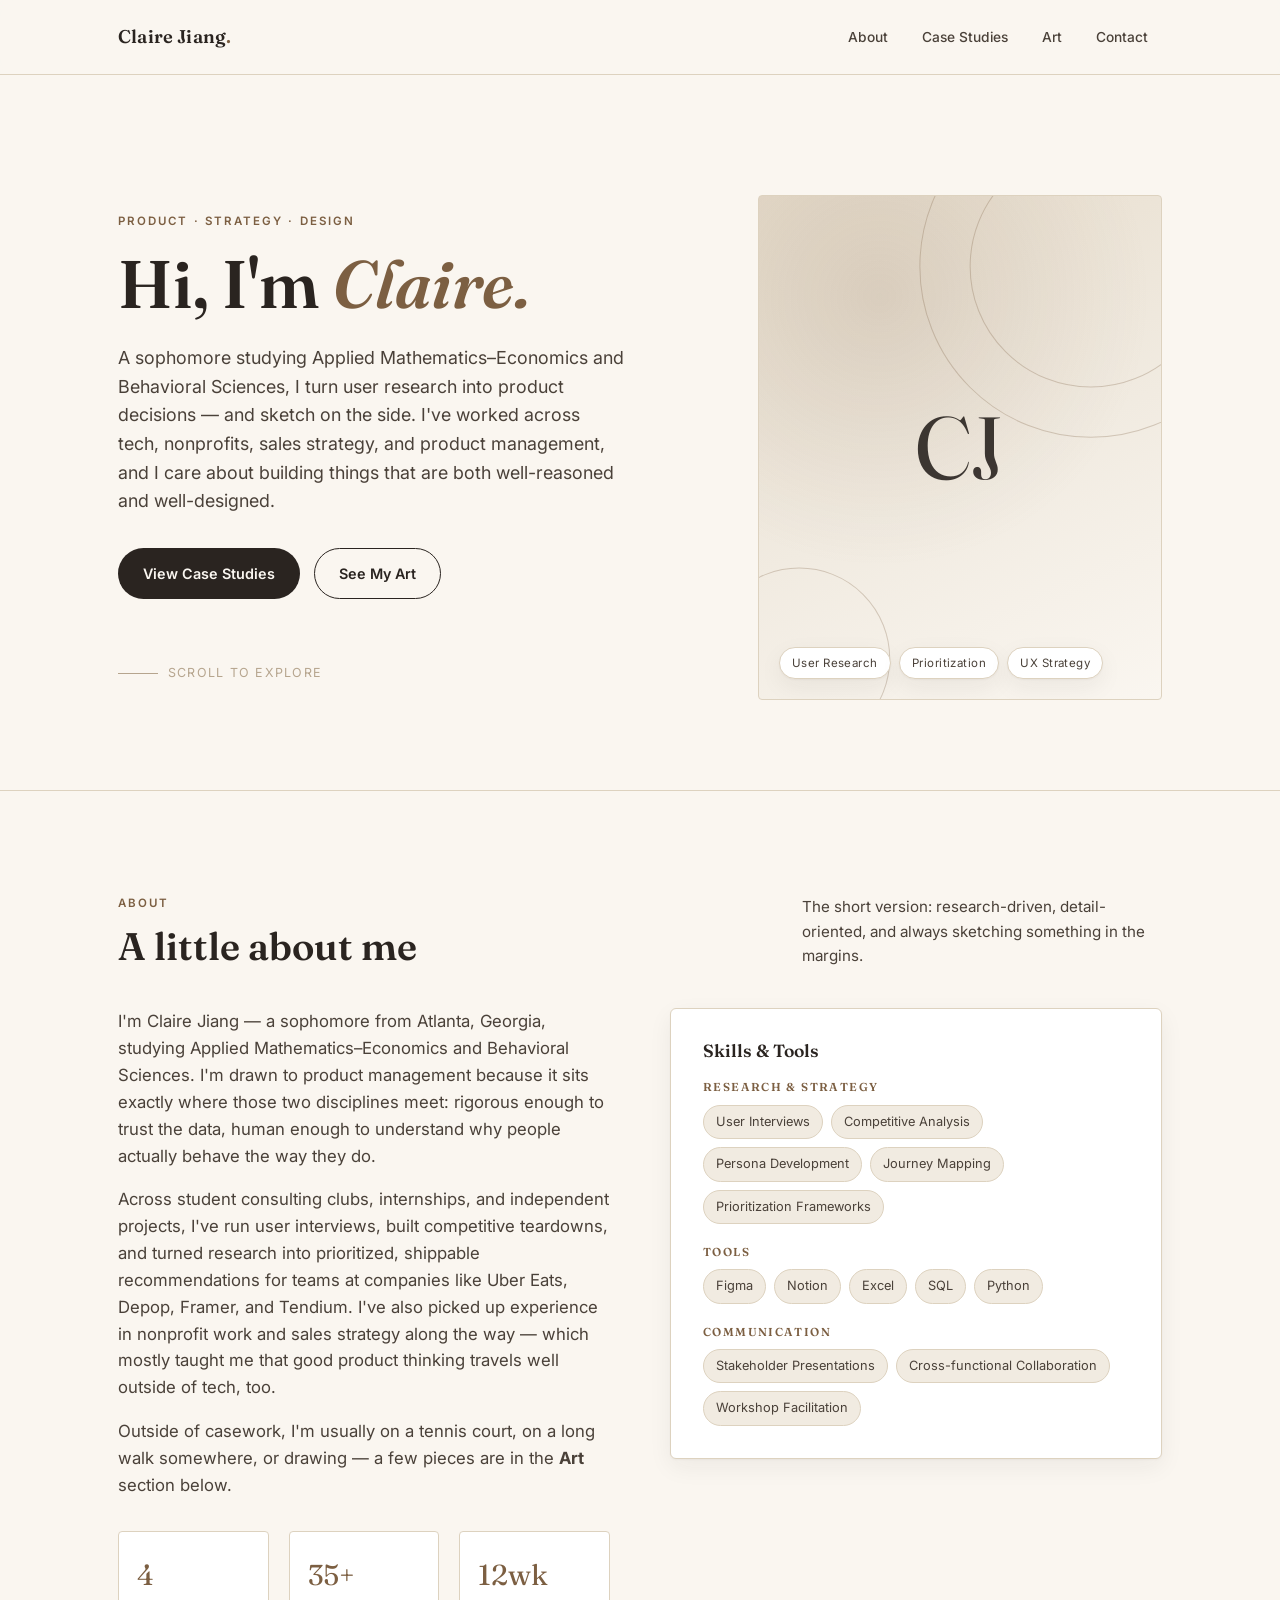
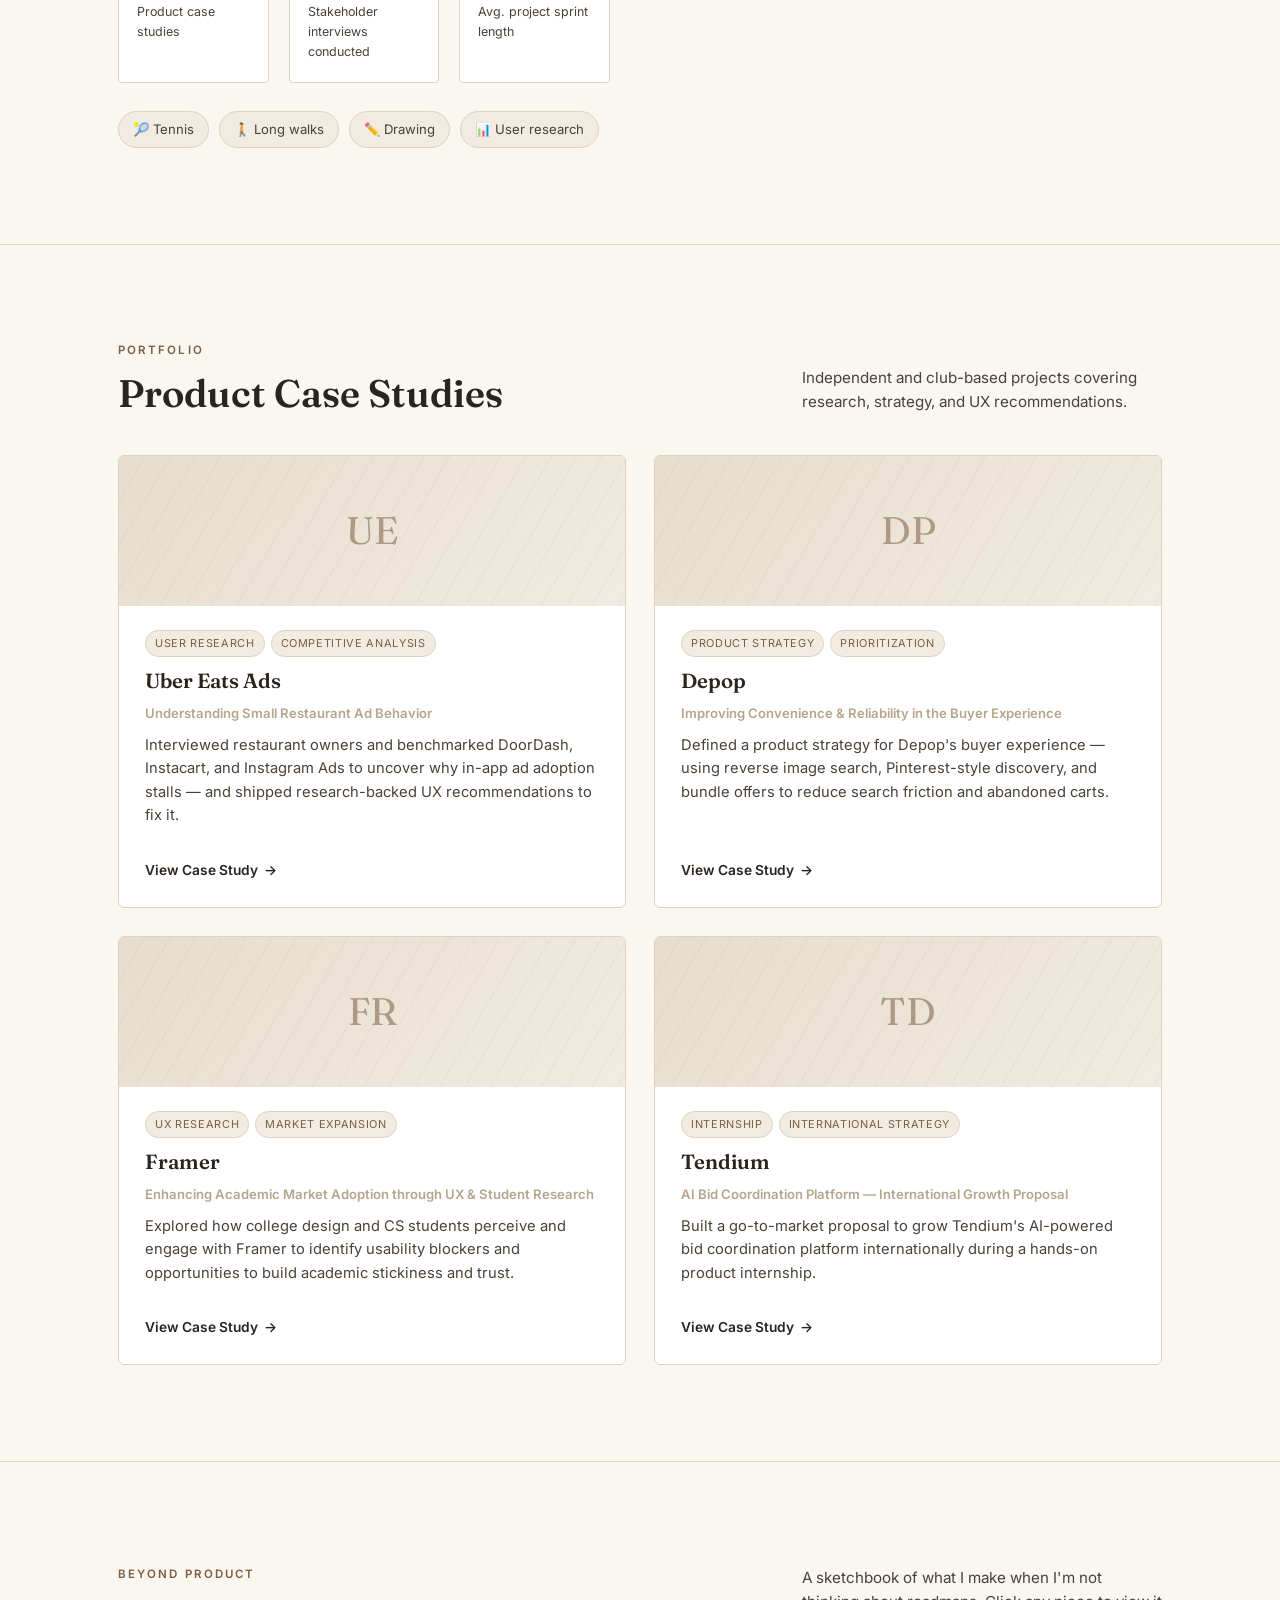
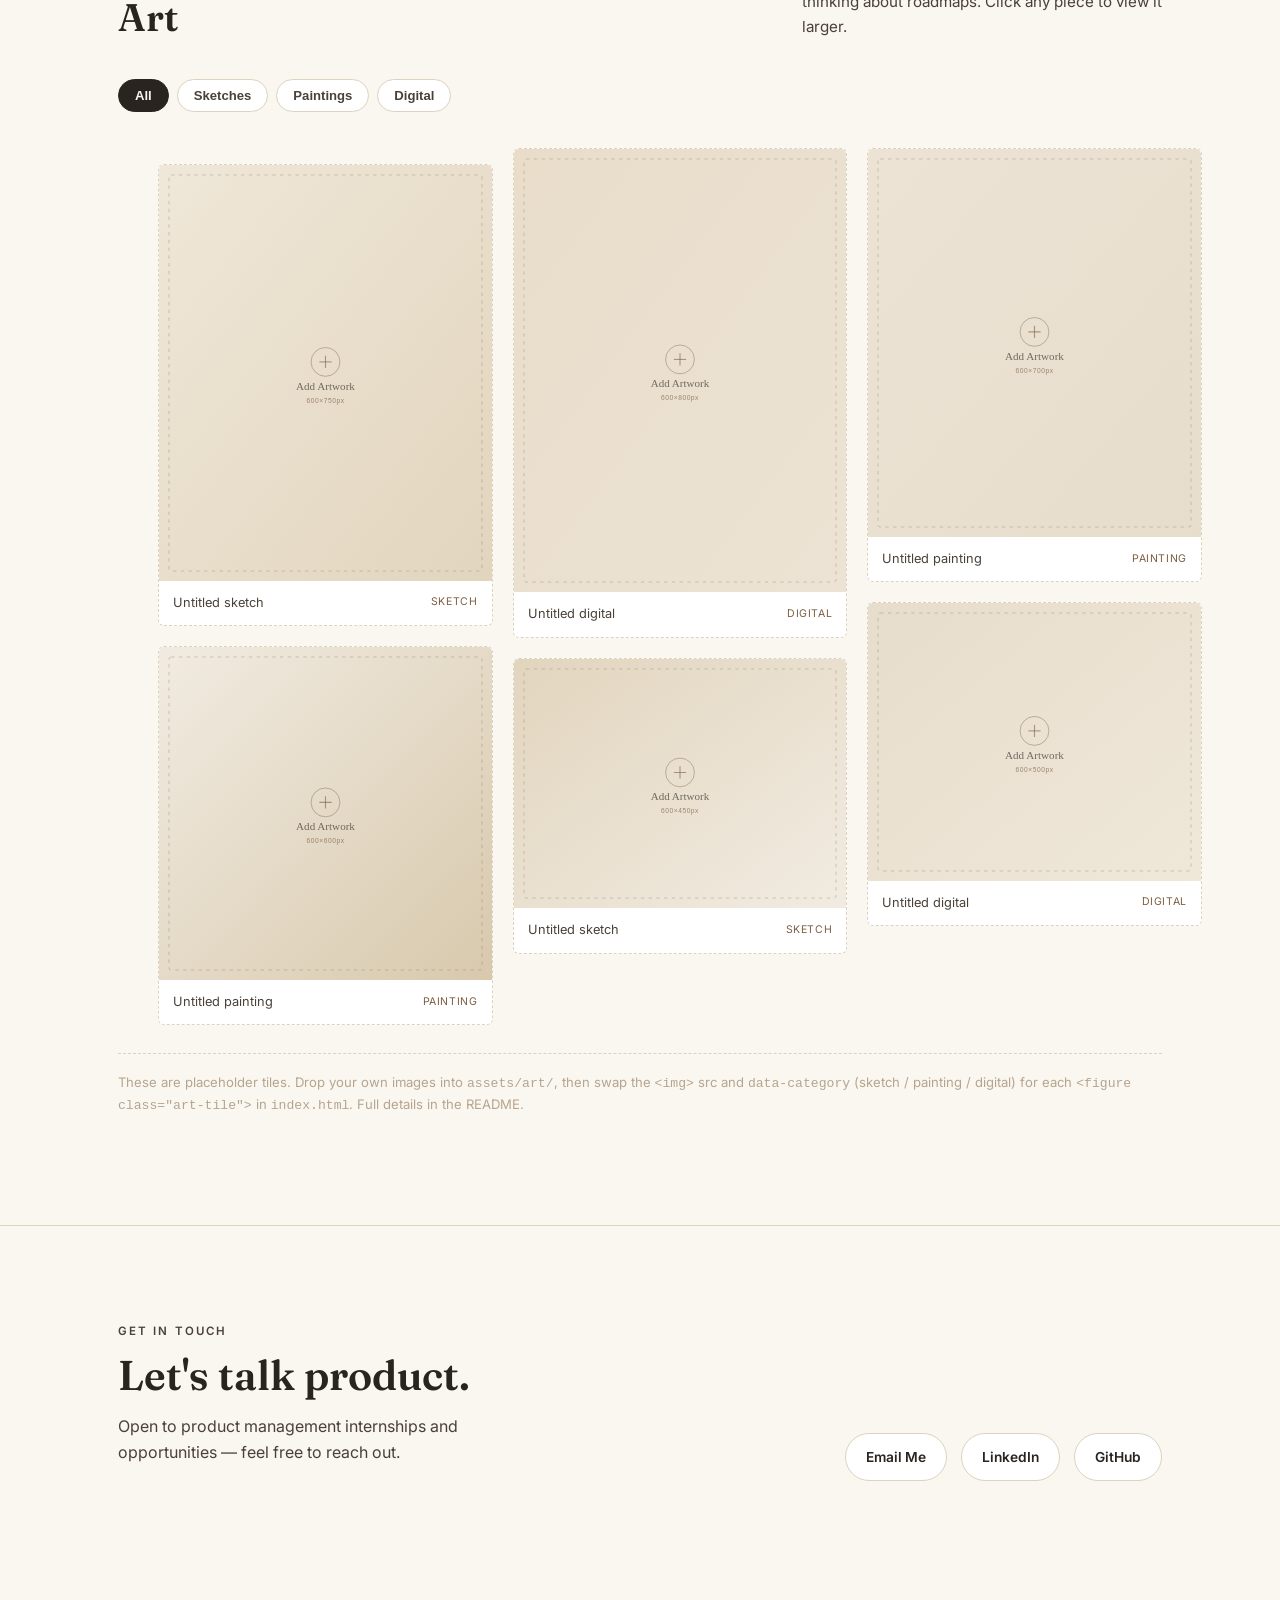
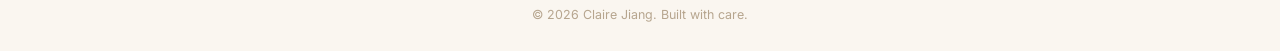
==== index.html @ b0964ae6 "Initial portfolio site Product/design portfolio with PM case studies (Uber Eats Ads, Depop, Framer, " ====
<!DOCTYPE html>
<html lang="en">
<head>
<meta charset="UTF-8" />
<meta name="viewport" content="width=device-width, initial-scale=1.0" />
<title>Claire Jiang | Product &amp; Design Portfolio</title>
<meta name="description" content="Claire Jiang — product management case studies and original artwork." />
<link rel="icon" href="data:image/svg+xml,<svg xmlns=%22http://www.w3.org/2000/svg%22 viewBox=%220 0 100 100%22><text y=%22.9em%22 font-size=%2290%22 font-family=%22Georgia,serif%22>C</text></svg>" />
<link rel="preconnect" href="https://fonts.googleapis.com">
<link rel="preconnect" href="https://fonts.gstatic.com" crossorigin>
<link href="https://fonts.googleapis.com/css2?family=Fraunces:ital,opsz,wght@0,9..144,400;0,9..144,500;0,9..144,600;1,9..144,500&family=Inter:wght@400;500;600;700&display=swap" rel="stylesheet">
<link rel="stylesheet" href="styles.css" />
</head>
<body>

<header class="site-header">
  <div class="nav-inner">
    <a class="brand" href="#top">Claire Jiang<span>.</span></a>
    <nav>
      <ul class="nav-links">
        <li><a href="#about">About</a></li>
        <li><a href="#case-studies">Case Studies</a></li>
        <li><a href="#art">Art</a></li>
        <li><a href="#contact">Contact</a></li>
      </ul>
    </nav>
    <button class="nav-toggle" aria-label="Toggle navigation"><span></span></button>
  </div>
</header>

<main id="top">

  <!-- ================= HERO ================= -->
  <section class="hero" id="home">
    <div class="container hero-grid">
      <div>
        <p class="eyebrow reveal">Product · Strategy · Design</p>
        <h1 class="reveal">Hi, I'm <span class="accent">Claire.</span></h1>
        <p class="hero-lede reveal">
          A sophomore studying Applied Mathematics&ndash;Economics and Behavioral Sciences,
          I turn user research into product decisions &mdash; and sketch on the side.
          I've worked across tech, nonprofits, sales strategy, and product management,
          and I care about building things that are both well-reasoned and well-designed.
        </p>
        <div class="btn-row reveal">
          <a href="#case-studies" class="btn btn-primary">View Case Studies</a>
          <a href="#art" class="btn btn-ghost">See My Art</a>
        </div>
        <div class="scroll-cue reveal">
          <span class="line"></span>
          Scroll to explore
        </div>
      </div>
      <div class="hero-visual reveal">
        <svg class="rings" viewBox="0 0 400 500" preserveAspectRatio="xMidYMid slice">
          <circle cx="330" cy="70" r="120"></circle>
          <circle cx="330" cy="70" r="170"></circle>
          <circle cx="40" cy="460" r="90"></circle>
        </svg>
        <span class="monogram">CJ</span>
        <div class="hero-tags">
          <span>User Research</span>
          <span>Prioritization</span>
          <span>UX Strategy</span>
        </div>
      </div>
    </div>
  </section>

  <!-- ================= ABOUT ================= -->
  <section id="about">
    <div class="container">
      <div class="section-head reveal">
        <div>
          <p class="eyebrow">About</p>
          <h2>A little about me</h2>
        </div>
        <p class="section-note">The short version: research-driven, detail-oriented, and always sketching something in the margins.</p>
      </div>

      <div class="about-grid">
        <div class="about-copy reveal">
          <p>
            I'm Claire Jiang &mdash; a sophomore from Atlanta, Georgia, studying Applied
            Mathematics&ndash;Economics and Behavioral Sciences. I'm drawn to product
            management because it sits exactly where those two disciplines meet: rigorous
            enough to trust the data, human enough to understand why people actually behave
            the way they do.
          </p>
          <p>
            Across student consulting clubs, internships, and independent projects, I've run
            user interviews, built competitive teardowns, and turned research into prioritized,
            shippable recommendations for teams at companies like Uber Eats, Depop, Framer, and
            Tendium. I've also picked up experience in nonprofit work and sales strategy along
            the way &mdash; which mostly taught me that good product thinking travels well
            outside of tech, too.
          </p>
          <p>
            Outside of casework, I'm usually on a tennis court, on a long walk somewhere, or
            drawing &mdash; a few pieces are in the <a href="#art"><strong>Art</strong></a> section below.
          </p>

          <div class="stat-row">
            <div class="stat-card">
              <span class="num"><span data-count-to="4" data-suffix="">0</span></span>
              <span class="label">Product case studies</span>
            </div>
            <div class="stat-card">
              <span class="num"><span data-count-to="35" data-suffix="+">0</span></span>
              <span class="label">Stakeholder interviews conducted</span>
            </div>
            <div class="stat-card">
              <span class="num"><span data-count-to="12" data-suffix="wk">0</span></span>
              <span class="label">Avg. project sprint length</span>
            </div>
          </div>

          <div class="interests">
            <span>🎾 Tennis</span>
            <span>🚶 Long walks</span>
            <span>✏️ Drawing</span>
            <span>📊 User research</span>
          </div>
        </div>

        <div class="skills-panel reveal">
          <h3>Skills &amp; Tools</h3>
          <div class="skill-group">
            <h4>Research &amp; Strategy</h4>
            <div class="chip-row">
              <span class="chip">User Interviews</span>
              <span class="chip">Competitive Analysis</span>
              <span class="chip">Persona Development</span>
              <span class="chip">Journey Mapping</span>
              <span class="chip">Prioritization Frameworks</span>
            </div>
          </div>
          <div class="skill-group">
            <h4>Tools</h4>
            <div class="chip-row">
              <span class="chip">Figma</span>
              <span class="chip">Notion</span>
              <span class="chip">Excel</span>
              <span class="chip">SQL</span>
              <span class="chip">Python</span>
            </div>
          </div>
          <div class="skill-group">
            <h4>Communication</h4>
            <div class="chip-row">
              <span class="chip">Stakeholder Presentations</span>
              <span class="chip">Cross-functional Collaboration</span>
              <span class="chip">Workshop Facilitation</span>
            </div>
          </div>
        </div>
      </div>
    </div>
  </section>

  <!-- ================= CASE STUDIES ================= -->
  <section id="case-studies">
    <div class="container">
      <div class="section-head reveal">
        <div>
          <p class="eyebrow">Portfolio</p>
          <h2>Product Case Studies</h2>
        </div>
        <p class="section-note">Independent and club-based projects covering research, strategy, and UX recommendations.</p>
      </div>

      <div class="project-grid">

        <a class="project-card reveal" href="case-studies/uber-eats.html">
          <div class="project-thumb"><span class="mark">UE</span></div>
          <div class="project-body">
            <div class="project-tags">
              <span>User Research</span>
              <span>Competitive Analysis</span>
            </div>
            <h3>Uber Eats Ads</h3>
            <p class="role">Understanding Small Restaurant Ad Behavior</p>
            <p class="desc">Interviewed restaurant owners and benchmarked DoorDash, Instacart, and Instagram Ads to uncover why in-app ad adoption stalls &mdash; and shipped research-backed UX recommendations to fix it.</p>
            <span class="project-link">View Case Study <span class="arrow">&rarr;</span></span>
          </div>
        </a>

        <a class="project-card reveal" href="case-studies/depop.html">
          <div class="project-thumb"><span class="mark">DP</span></div>
          <div class="project-body">
            <div class="project-tags">
              <span>Product Strategy</span>
              <span>Prioritization</span>
            </div>
            <h3>Depop</h3>
            <p class="role">Improving Convenience &amp; Reliability in the Buyer Experience</p>
            <p class="desc">Defined a product strategy for Depop's buyer experience &mdash; using reverse image search, Pinterest-style discovery, and bundle offers to reduce search friction and abandoned carts.</p>
            <span class="project-link">View Case Study <span class="arrow">&rarr;</span></span>
          </div>
        </a>

        <a class="project-card reveal" href="case-studies/framer.html">
          <div class="project-thumb"><span class="mark">FR</span></div>
          <div class="project-body">
            <div class="project-tags">
              <span>UX Research</span>
              <span>Market Expansion</span>
            </div>
            <h3>Framer</h3>
            <p class="role">Enhancing Academic Market Adoption through UX &amp; Student Research</p>
            <p class="desc">Explored how college design and CS students perceive and engage with Framer to identify usability blockers and opportunities to build academic stickiness and trust.</p>
            <span class="project-link">View Case Study <span class="arrow">&rarr;</span></span>
          </div>
        </a>

        <a class="project-card reveal" href="case-studies/tendium.html">
          <div class="project-thumb"><span class="mark">TD</span></div>
          <div class="project-body">
            <div class="project-tags">
              <span>Internship</span>
              <span>International Strategy</span>
            </div>
            <h3>Tendium</h3>
            <p class="role">AI Bid Coordination Platform &mdash; International Growth Proposal</p>
            <p class="desc">Built a go-to-market proposal to grow Tendium's AI-powered bid coordination platform internationally during a hands-on product internship.</p>
            <span class="project-link">View Case Study <span class="arrow">&rarr;</span></span>
          </div>
        </a>

      </div>
    </div>
  </section>

  <!-- ================= ART ================= -->
  <section id="art">
    <div class="container">
      <div class="section-head reveal">
        <div>
          <p class="eyebrow">Beyond Product</p>
          <h2>Art</h2>
        </div>
        <p class="section-note">A sketchbook of what I make when I'm not thinking about roadmaps. Click any piece to view it larger.</p>
      </div>

      <div class="art-filters reveal">
        <button class="filter-btn active" data-filter="all">All</button>
        <button class="filter-btn" data-filter="sketch">Sketches</button>
        <button class="filter-btn" data-filter="painting">Paintings</button>
        <button class="filter-btn" data-filter="digital">Digital</button>
      </div>

      <div class="art-masonry reveal">
        <figure class="art-tile placeholder" data-category="sketch" data-lightbox data-caption="Untitled sketch">
          <img src="assets/art/placeholder-1.svg" alt="Placeholder — add a sketch here" loading="lazy">
          <figcaption><span>Untitled sketch</span><span class="cat">Sketch</span></figcaption>
        </figure>
        <figure class="art-tile placeholder" data-category="painting" data-lightbox data-caption="Untitled painting">
          <img src="assets/art/placeholder-2.svg" alt="Placeholder — add a painting here" loading="lazy">
          <figcaption><span>Untitled painting</span><span class="cat">Painting</span></figcaption>
        </figure>
        <figure class="art-tile placeholder" data-category="digital" data-lightbox data-caption="Untitled digital piece">
          <img src="assets/art/placeholder-3.svg" alt="Placeholder — add a digital piece here" loading="lazy">
          <figcaption><span>Untitled digital</span><span class="cat">Digital</span></figcaption>
        </figure>
        <figure class="art-tile placeholder" data-category="sketch" data-lightbox data-caption="Untitled sketch">
          <img src="assets/art/placeholder-4.svg" alt="Placeholder — add a sketch here" loading="lazy">
          <figcaption><span>Untitled sketch</span><span class="cat">Sketch</span></figcaption>
        </figure>
        <figure class="art-tile placeholder" data-category="painting" data-lightbox data-caption="Untitled painting">
          <img src="assets/art/placeholder-5.svg" alt="Placeholder — add a painting here" loading="lazy">
          <figcaption><span>Untitled painting</span><span class="cat">Painting</span></figcaption>
        </figure>
        <figure class="art-tile placeholder" data-category="digital" data-lightbox data-caption="Untitled digital piece">
          <img src="assets/art/placeholder-6.svg" alt="Placeholder — add a digital piece here" loading="lazy">
          <figcaption><span>Untitled digital</span><span class="cat">Digital</span></figcaption>
        </figure>
      </div>

      <p class="art-note reveal">
        These are placeholder tiles. Drop your own images into <code>assets/art/</code>, then swap the
        <code>&lt;img&gt;</code> src and <code>data-category</code> (sketch / painting / digital) for each
        <code>&lt;figure class="art-tile"&gt;</code> in <code>index.html</code>. Full details in the README.
      </p>
    </div>
  </section>

  <!-- ================= CONTACT ================= -->
  <section id="contact">
    <div class="container contact-wrap">
      <div class="contact-copy reveal">
        <p class="eyebrow">Get in touch</p>
        <h2>Let's talk product.</h2>
        <p>Open to product management internships and opportunities &mdash; feel free to reach out.</p>
      </div>
      <div class="contact-links reveal">
        <a href="mailto:clairejiang1617@gmail.com">Email Me</a>
        <a href="https://www.linkedin.com/" target="_blank" rel="noopener">LinkedIn</a>
        <a href="https://github.com/" target="_blank" rel="noopener">GitHub</a>
      </div>
    </div>
  </section>

</main>

<footer class="site-footer">
  <div class="container">&copy; <span id="year"></span> Claire Jiang. Built with care.</div>
</footer>

<button class="to-top" aria-label="Back to top">&uarr;</button>

<div class="lightbox">
  <button class="lightbox-close" aria-label="Close">&times;</button>
  <button class="lightbox-nav prev" aria-label="Previous">&larr;</button>
  <img src="" alt="">
  <button class="lightbox-nav next" aria-label="Next">&rarr;</button>
  <div class="lightbox-caption"></div>
</div>

<script>document.getElementById("year").textContent = new Date().getFullYear();</script>
<script src="script.js"></script>
</body>
</html>
---- styles.css ----
/* ==========================================================================
   Claire Jiang — Portfolio
   Palette: warm neutrals — ink, bone, beige, taupe, walnut
   ========================================================================== */

:root {
  --ink: #2a2420;
  --ink-soft: #4a4139;
  --bone: #faf6f0;
  --bone-dim: #f1ebe1;
  --beige: #e7ddcd;
  --taupe: #b6a58e;
  --walnut: #7c5f42;
  --walnut-dark: #5a4530;
  --line: #ddd2bf;
  --white: #ffffff;

  --font-display: "Fraunces", "Georgia", serif;
  --font-body: "Inter", -apple-system, BlinkMacSystemFont, "Segoe UI", sans-serif;

  --max-width: 1100px;
  --radius: 2px;
  --shadow-soft: 0 1px 2px rgba(42, 36, 32, 0.04), 0 8px 24px rgba(42, 36, 32, 0.06);
  --shadow-lift: 0 4px 8px rgba(42, 36, 32, 0.06), 0 16px 40px rgba(42, 36, 32, 0.1);

  --ease: cubic-bezier(0.22, 1, 0.36, 1);
}

* {
  box-sizing: border-box;
}

html {
  scroll-behavior: smooth;
}

body {
  margin: 0;
  font-family: var(--font-body);
  color: var(--ink);
  background: var(--bone);
  -webkit-font-smoothing: antialiased;
  line-height: 1.6;
}

img {
  max-width: 100%;
  display: block;
}

a {
  color: inherit;
  text-decoration: none;
}

.container {
  max-width: var(--max-width);
  margin: 0 auto;
  padding: 0 28px;
}

h1, h2, h3, h4 {
  font-family: var(--font-display);
  font-weight: 600;
  line-height: 1.15;
  margin: 0;
  color: var(--ink);
}

p {
  margin: 0 0 1em;
}

.eyebrow {
  font-family: var(--font-body);
  font-size: 0.72rem;
  letter-spacing: 0.18em;
  text-transform: uppercase;
  color: var(--walnut);
  font-weight: 600;
}

.section-head {
  display: flex;
  align-items: flex-end;
  justify-content: space-between;
  gap: 24px;
  margin-bottom: 40px;
  flex-wrap: wrap;
}

.section-head h2 {
  font-size: clamp(1.8rem, 3vw, 2.4rem);
  margin-top: 8px;
}

.section-note {
  max-width: 360px;
  color: var(--ink-soft);
  font-size: 0.95rem;
  margin: 8px 0 0;
}

section {
  padding: 96px 0;
  border-bottom: 1px solid var(--line);
}

section:last-of-type {
  border-bottom: none;
}

/* ---------- Reveal-on-scroll ---------- */
.reveal {
  opacity: 0;
  transform: translateY(18px);
  transition: opacity 0.7s var(--ease), transform 0.7s var(--ease);
}

.reveal.is-visible {
  opacity: 1;
  transform: translateY(0);
}

/* ---------- Nav ---------- */
.site-header {
  position: sticky;
  top: 0;
  z-index: 100;
  background: rgba(250, 246, 240, 0.86);
  backdrop-filter: saturate(140%) blur(10px);
  border-bottom: 1px solid var(--line);
  transition: box-shadow 0.3s var(--ease);
}

.site-header.is-scrolled {
  box-shadow: var(--shadow-soft);
}

.nav-inner {
  display: flex;
  align-items: center;
  justify-content: space-between;
  padding: 18px 28px;
  max-width: var(--max-width);
  margin: 0 auto;
}

.brand {
  font-family: var(--font-display);
  font-size: 1.15rem;
  font-weight: 600;
  letter-spacing: 0.01em;
}

.brand span {
  color: var(--walnut);
}

.nav-links {
  display: flex;
  gap: 6px;
  list-style: none;
  margin: 0;
  padding: 0;
}

.nav-links a {
  display: inline-block;
  padding: 8px 14px;
  font-size: 0.86rem;
  font-weight: 500;
  color: var(--ink-soft);
  border-radius: 999px;
  transition: color 0.25s var(--ease), background 0.25s var(--ease);
}

.nav-links a:hover {
  color: var(--ink);
  background: var(--bone-dim);
}

.nav-links a.active {
  color: var(--ink);
  background: var(--beige);
}

.nav-toggle {
  display: none;
  background: none;
  border: 1px solid var(--line);
  border-radius: 6px;
  width: 40px;
  height: 36px;
  cursor: pointer;
  position: relative;
}

.nav-toggle span,
.nav-toggle::before,
.nav-toggle::after {
  content: "";
  position: absolute;
  left: 9px;
  right: 9px;
  height: 1.5px;
  background: var(--ink);
  transition: transform 0.25s var(--ease), opacity 0.25s var(--ease);
}

.nav-toggle span { top: 17px; }
.nav-toggle::before { top: 11px; }
.nav-toggle::after { top: 23px; }

.nav-toggle.is-open::before { transform: translateY(6px) rotate(45deg); }
.nav-toggle.is-open::after { transform: translateY(-6px) rotate(-45deg); }
.nav-toggle.is-open span { opacity: 0; }

/* ---------- Hero ---------- */
.hero {
  padding: 120px 0 90px;
  border-bottom: 1px solid var(--line);
  position: relative;
  overflow: hidden;
}

.hero-grid {
  display: grid;
  grid-template-columns: 1.3fr 0.9fr;
  gap: 56px;
  align-items: center;
}

.hero h1 {
  font-size: clamp(2.6rem, 5.4vw, 4.2rem);
  margin: 14px 0 22px;
}

.hero h1 .accent {
  color: var(--walnut);
  font-style: italic;
}

.hero-lede {
  font-size: 1.12rem;
  color: var(--ink-soft);
  max-width: 46ch;
  margin-bottom: 32px;
}

.btn-row {
  display: flex;
  gap: 14px;
  flex-wrap: wrap;
}

.btn {
  display: inline-flex;
  align-items: center;
  gap: 8px;
  padding: 13px 24px;
  border-radius: 999px;
  font-size: 0.9rem;
  font-weight: 600;
  border: 1px solid transparent;
  cursor: pointer;
  transition: transform 0.25s var(--ease), background 0.25s var(--ease), color 0.25s var(--ease), border-color 0.25s var(--ease);
}

.btn:hover {
  transform: translateY(-2px);
}

.btn-primary {
  background: var(--ink);
  color: var(--bone);
}

.btn-primary:hover {
  background: var(--walnut-dark);
}

.btn-ghost {
  background: transparent;
  border-color: var(--ink);
  color: var(--ink);
}

.btn-ghost:hover {
  background: var(--ink);
  color: var(--bone);
}

.btn-sm {
  padding: 9px 18px;
  font-size: 0.8rem;
}

.hero-visual {
  position: relative;
  aspect-ratio: 4 / 5;
  border-radius: 4px;
  background:
    radial-gradient(circle at 30% 20%, rgba(124, 95, 66, 0.16), transparent 55%),
    linear-gradient(155deg, var(--beige) 0%, var(--bone-dim) 55%, var(--bone) 100%);
  border: 1px solid var(--line);
  overflow: hidden;
  display: flex;
  align-items: center;
  justify-content: center;
}

.hero-visual .rings {
  position: absolute;
  inset: 0;
}

.hero-visual .rings circle {
  fill: none;
  stroke: var(--walnut);
  stroke-opacity: 0.28;
  transform-origin: center;
}

.hero-visual .monogram {
  font-family: var(--font-display);
  font-size: 5.5rem;
  color: var(--ink);
  opacity: 0.9;
  position: relative;
  z-index: 1;
}

.hero-tags {
  position: absolute;
  bottom: 20px;
  left: 20px;
  right: 20px;
  display: flex;
  flex-wrap: wrap;
  gap: 8px;
  z-index: 2;
}

.hero-tags span {
  background: var(--white);
  border: 1px solid var(--line);
  padding: 6px 12px;
  border-radius: 999px;
  font-size: 0.72rem;
  letter-spacing: 0.04em;
  color: var(--ink-soft);
  box-shadow: var(--shadow-soft);
}

.scroll-cue {
  margin-top: 64px;
  display: flex;
  align-items: center;
  gap: 10px;
  color: var(--taupe);
  font-size: 0.78rem;
  letter-spacing: 0.1em;
  text-transform: uppercase;
}

.scroll-cue .line {
  width: 40px;
  height: 1px;
  background: var(--taupe);
  position: relative;
  overflow: hidden;
}

.scroll-cue .line::after {
  content: "";
  position: absolute;
  left: -40%;
  top: 0;
  width: 40%;
  height: 100%;
  background: var(--walnut);
  animation: slideRight 2.2s var(--ease) infinite;
}

@keyframes slideRight {
  0% { left: -40%; }
  100% { left: 100%; }
}

/* ---------- About ---------- */
.about-grid {
  display: grid;
  grid-template-columns: 1fr 1fr;
  gap: 60px;
  align-items: start;
}

.about-copy p {
  font-size: 1.05rem;
  color: var(--ink-soft);
}

.stat-row {
  display: grid;
  grid-template-columns: repeat(3, 1fr);
  gap: 20px;
  margin-top: 32px;
}

.stat-card {
  border: 1px solid var(--line);
  background: var(--white);
  padding: 20px 18px;
  border-radius: 4px;
}

.stat-card .num {
  font-family: var(--font-display);
  font-size: 1.8rem;
  color: var(--walnut);
  display: block;
}

.stat-card .label {
  font-size: 0.78rem;
  color: var(--ink-soft);
  margin-top: 4px;
  display: block;
}

.interests {
  display: flex;
  flex-wrap: wrap;
  gap: 10px;
  margin-top: 28px;
}

.interests span {
  border: 1px solid var(--line);
  padding: 7px 14px;
  border-radius: 999px;
  font-size: 0.82rem;
  color: var(--ink-soft);
  background: var(--bone-dim);
}

.skills-panel {
  background: var(--white);
  border: 1px solid var(--line);
  border-radius: 6px;
  padding: 32px;
  box-shadow: var(--shadow-soft);
}

.skills-panel h3 {
  font-size: 1.1rem;
  margin-bottom: 20px;
}

.skill-group {
  margin-bottom: 22px;
}

.skill-group:last-child {
  margin-bottom: 0;
}

.skill-group h4 {
  font-size: 0.72rem;
  letter-spacing: 0.12em;
  text-transform: uppercase;
  color: var(--walnut);
  margin-bottom: 10px;
}

.chip-row {
  display: flex;
  flex-wrap: wrap;
  gap: 8px;
}

.chip {
  font-size: 0.8rem;
  padding: 6px 12px;
  border-radius: 999px;
  background: var(--bone-dim);
  color: var(--ink-soft);
  border: 1px solid var(--line);
  transition: background 0.25s var(--ease), color 0.25s var(--ease), border-color 0.25s var(--ease);
}

.chip:hover {
  background: var(--ink);
  color: var(--bone);
  border-color: var(--ink);
}

/* ---------- Case Studies ---------- */
.project-grid {
  display: grid;
  grid-template-columns: repeat(2, 1fr);
  gap: 28px;
}

.project-card {
  background: var(--white);
  border: 1px solid var(--line);
  border-radius: 6px;
  overflow: hidden;
  display: flex;
  flex-direction: column;
  transition: transform 0.35s var(--ease), box-shadow 0.35s var(--ease), border-color 0.35s var(--ease);
  position: relative;
}

.project-card:hover {
  transform: translateY(-6px);
  box-shadow: var(--shadow-lift);
  border-color: var(--taupe);
}

.project-thumb {
  height: 150px;
  position: relative;
  overflow: hidden;
  background: linear-gradient(135deg, var(--beige), var(--bone-dim));
  display: flex;
  align-items: center;
  justify-content: center;
}

.project-thumb::before {
  content: "";
  position: absolute;
  inset: 0;
  background: repeating-linear-gradient(120deg, rgba(124,95,66,0.06) 0px, rgba(124,95,66,0.06) 1px, transparent 1px, transparent 22px);
}

.project-thumb .mark {
  font-family: var(--font-display);
  font-size: 2.4rem;
  color: var(--walnut);
  opacity: 0.55;
  position: relative;
  z-index: 1;
  transition: transform 0.4s var(--ease);
}

.project-card:hover .project-thumb .mark {
  transform: scale(1.08) rotate(-2deg);
}

.project-body {
  padding: 24px 26px 26px;
  display: flex;
  flex-direction: column;
  flex: 1;
}

.project-tags {
  display: flex;
  gap: 6px;
  flex-wrap: wrap;
  margin-bottom: 12px;
}

.project-tags span {
  font-size: 0.68rem;
  letter-spacing: 0.06em;
  text-transform: uppercase;
  color: var(--walnut);
  background: var(--bone-dim);
  border: 1px solid var(--line);
  padding: 4px 9px;
  border-radius: 999px;
}

.project-body h3 {
  font-size: 1.28rem;
  margin-bottom: 10px;
}

.project-body .role {
  font-size: 0.82rem;
  color: var(--taupe);
  margin-bottom: 10px;
  font-weight: 600;
}

.project-body p.desc {
  color: var(--ink-soft);
  font-size: 0.92rem;
  flex: 1;
}

.project-link {
  margin-top: 16px;
  font-size: 0.86rem;
  font-weight: 600;
  display: inline-flex;
  align-items: center;
  gap: 6px;
  color: var(--ink);
}

.project-link .arrow {
  transition: transform 0.25s var(--ease);
}

.project-card:hover .project-link .arrow {
  transform: translateX(4px);
}

/* ---------- Art ---------- */
.art-filters {
  display: flex;
  gap: 8px;
  flex-wrap: wrap;
}

.filter-btn {
  padding: 8px 16px;
  border-radius: 999px;
  border: 1px solid var(--line);
  background: var(--white);
  font-size: 0.82rem;
  font-weight: 600;
  color: var(--ink-soft);
  cursor: pointer;
  transition: background 0.25s var(--ease), color 0.25s var(--ease), border-color 0.25s var(--ease);
}

.filter-btn:hover {
  border-color: var(--walnut);
}

.filter-btn.active {
  background: var(--ink);
  color: var(--bone);
  border-color: var(--ink);
}

.art-masonry {
  columns: 3 260px;
  column-gap: 20px;
  margin-top: 36px;
}

.art-tile {
  break-inside: avoid;
  margin-bottom: 20px;
  border-radius: 6px;
  overflow: hidden;
  border: 1px solid var(--line);
  background: var(--white);
  cursor: pointer;
  transition: transform 0.35s var(--ease), box-shadow 0.35s var(--ease);
  display: block;
  width: 100%;
  position: relative;
}

.art-tile:hover {
  transform: translateY(-4px);
  box-shadow: var(--shadow-lift);
}

.art-tile img {
  width: 100%;
  height: auto;
  display: block;
}

.art-tile figcaption {
  padding: 12px 14px;
  font-size: 0.8rem;
  color: var(--ink-soft);
  display: flex;
  justify-content: space-between;
  align-items: center;
  gap: 8px;
}

.art-tile figcaption .cat {
  font-size: 0.66rem;
  letter-spacing: 0.06em;
  text-transform: uppercase;
  color: var(--walnut);
}

.art-tile.is-hidden {
  display: none;
}

.art-tile.placeholder {
  border-style: dashed;
}

.art-note {
  margin-top: 28px;
  font-size: 0.82rem;
  color: var(--taupe);
  border-top: 1px dashed var(--line);
  padding-top: 18px;
}

/* Lightbox */
.lightbox {
  position: fixed;
  inset: 0;
  background: rgba(26, 22, 18, 0.92);
  display: flex;
  align-items: center;
  justify-content: center;
  z-index: 1000;
  opacity: 0;
  visibility: hidden;
  transition: opacity 0.3s var(--ease);
  padding: 40px;
}

.lightbox.is-open {
  opacity: 1;
  visibility: visible;
}

.lightbox img {
  max-width: min(900px, 90vw);
  max-height: 82vh;
  border-radius: 4px;
  box-shadow: 0 30px 80px rgba(0,0,0,0.5);
  transform: scale(0.96);
  transition: transform 0.3s var(--ease);
}

.lightbox.is-open img {
  transform: scale(1);
}

.lightbox-caption {
  position: absolute;
  bottom: 36px;
  left: 0;
  right: 0;
  text-align: center;
  color: var(--bone-dim);
  font-size: 0.85rem;
  letter-spacing: 0.03em;
}

.lightbox-close,
.lightbox-nav {
  position: absolute;
  background: rgba(250, 246, 240, 0.12);
  border: 1px solid rgba(250, 246, 240, 0.3);
  color: var(--bone);
  border-radius: 999px;
  width: 44px;
  height: 44px;
  display: flex;
  align-items: center;
  justify-content: center;
  cursor: pointer;
  font-size: 1.1rem;
  transition: background 0.25s var(--ease);
}

.lightbox-close:hover,
.lightbox-nav:hover {
  background: rgba(250, 246, 240, 0.24);
}

.lightbox-close {
  top: 28px;
  right: 28px;
}

.lightbox-nav.prev { left: 28px; top: 50%; transform: translateY(-50%); }
.lightbox-nav.next { right: 28px; top: 50%; transform: translateY(-50%); }

/* ---------- Contact ---------- */
.contact-wrap {
  display: flex;
  justify-content: space-between;
  align-items: flex-end;
  gap: 40px;
  flex-wrap: wrap;
}

.contact-copy h2 {
  font-size: clamp(1.8rem, 3.4vw, 2.6rem);
  margin-bottom: 14px;
}

.contact-copy p {
  color: var(--ink-soft);
  max-width: 44ch;
}

.contact-links {
  display: flex;
  gap: 14px;
  flex-wrap: wrap;
}

.contact-links a {
  display: inline-flex;
  align-items: center;
  gap: 8px;
  padding: 12px 20px;
  border: 1px solid var(--line);
  border-radius: 999px;
  font-size: 0.86rem;
  font-weight: 600;
  background: var(--white);
  transition: transform 0.25s var(--ease), background 0.25s var(--ease), color 0.25s var(--ease);
}

.contact-links a:hover {
  background: var(--ink);
  color: var(--bone);
  transform: translateY(-2px);
}

footer.site-footer {
  padding: 28px 0;
  text-align: center;
  font-size: 0.78rem;
  color: var(--taupe);
}

/* ---------- Back to top ---------- */
.to-top {
  position: fixed;
  right: 24px;
  bottom: 24px;
  width: 46px;
  height: 46px;
  border-radius: 50%;
  background: var(--ink);
  color: var(--bone);
  display: flex;
  align-items: center;
  justify-content: center;
  cursor: pointer;
  opacity: 0;
  visibility: hidden;
  transform: translateY(10px);
  transition: opacity 0.3s var(--ease), transform 0.3s var(--ease), visibility 0.3s;
  z-index: 90;
  border: none;
  font-size: 1.1rem;
  box-shadow: var(--shadow-lift);
}

.to-top.is-visible {
  opacity: 1;
  visibility: visible;
  transform: translateY(0);
}

/* ---------- Case study detail pages ---------- */
.cs-hero {
  padding: 64px 0 48px;
  border-bottom: 1px solid var(--line);
}

.cs-back {
  display: inline-flex;
  align-items: center;
  gap: 6px;
  font-size: 0.85rem;
  color: var(--ink-soft);
  margin-bottom: 26px;
  font-weight: 600;
}

.cs-back:hover {
  color: var(--walnut);
}

.cs-hero h1 {
  font-size: clamp(2.1rem, 4.4vw, 3.2rem);
  margin: 14px 0 18px;
  max-width: 22ch;
}

.cs-hero .subtitle {
  font-size: 1.05rem;
  color: var(--ink-soft);
  max-width: 60ch;
  margin-bottom: 30px;
}

.cs-meta {
  display: grid;
  grid-template-columns: repeat(4, 1fr);
  gap: 20px;
  border-top: 1px solid var(--line);
  padding-top: 24px;
}

.cs-meta div h4 {
  font-size: 0.68rem;
  letter-spacing: 0.1em;
  text-transform: uppercase;
  color: var(--walnut);
  margin-bottom: 6px;
}

.cs-meta div p {
  margin: 0;
  font-size: 0.9rem;
  color: var(--ink);
  font-weight: 500;
}

.cs-section {
  padding: 56px 0;
  border-bottom: 1px solid var(--line);
}

.cs-section:last-of-type {
  border-bottom: none;
}

.cs-section h2 {
  font-size: 1.7rem;
  margin-bottom: 22px;
}

.cs-section .lede {
  font-size: 1.02rem;
  color: var(--ink-soft);
  max-width: 74ch;
}

.cs-grid-2 {
  display: grid;
  grid-template-columns: 1fr 1fr;
  gap: 32px;
}

.cs-grid-3 {
  display: grid;
  grid-template-columns: repeat(3, 1fr);
  gap: 24px;
}

.cs-card {
  background: var(--white);
  border: 1px solid var(--line);
  border-radius: 6px;
  padding: 24px;
}

.cs-card h3 {
  font-size: 1.05rem;
  margin-bottom: 10px;
}

.cs-card p {
  font-size: 0.9rem;
  color: var(--ink-soft);
  margin-bottom: 0;
}

.cs-stat {
  background: var(--ink);
  color: var(--bone);
  border-radius: 6px;
  padding: 26px 22px;
}

.cs-stat .num {
  font-family: var(--font-display);
  font-size: 2.4rem;
  display: block;
  color: var(--beige);
}

.cs-stat .label {
  font-size: 0.82rem;
  opacity: 0.85;
  margin-top: 6px;
  display: block;
}

.quote-block {
  border-left: 3px solid var(--walnut);
  padding: 4px 0 4px 22px;
  font-family: var(--font-display);
  font-style: italic;
  font-size: 1.1rem;
  color: var(--ink);
  margin: 18px 0;
}

.quote-block cite {
  display: block;
  margin-top: 8px;
  font-family: var(--font-body);
  font-style: normal;
  font-size: 0.78rem;
  color: var(--taupe);
}

.list-check {
  list-style: none;
  margin: 0;
  padding: 0;
  display: flex;
  flex-direction: column;
  gap: 14px;
}

.list-check li {
  display: flex;
  gap: 12px;
  align-items: flex-start;
  font-size: 0.95rem;
  color: var(--ink-soft);
}

.list-check li::before {
  content: "";
  flex: none;
  width: 8px;
  height: 8px;
  border-radius: 50%;
  background: var(--walnut);
  margin-top: 7px;
}

table.cs-table {
  width: 100%;
  border-collapse: collapse;
  font-size: 0.86rem;
}

table.cs-table th,
table.cs-table td {
  text-align: left;
  padding: 12px 14px;
  border-bottom: 1px solid var(--line);
}

table.cs-table th {
  color: var(--walnut);
  font-size: 0.72rem;
  letter-spacing: 0.06em;
  text-transform: uppercase;
}

.priority-tag {
  display: inline-block;
  padding: 3px 9px;
  border-radius: 999px;
  font-size: 0.7rem;
  font-weight: 700;
  letter-spacing: 0.03em;
}

.priority-tag.p0 { background: #efe2cf; color: var(--walnut-dark); }
.priority-tag.p1 { background: var(--bone-dim); color: var(--ink-soft); border: 1px solid var(--line); }
.priority-tag.p2 { background: transparent; color: var(--taupe); border: 1px dashed var(--line); }

.timeline {
  display: grid;
  grid-template-columns: repeat(4, 1fr);
  gap: 20px;
}

.timeline .tl-step {
  border-top: 3px solid var(--walnut);
  padding-top: 14px;
}

.timeline .tl-step h4 {
  font-size: 0.75rem;
  letter-spacing: 0.08em;
  text-transform: uppercase;
  color: var(--walnut);
  margin-bottom: 8px;
}

.timeline .tl-step p {
  font-size: 0.86rem;
  color: var(--ink-soft);
  margin: 0;
}

.cs-download {
  display: flex;
  align-items: center;
  justify-content: space-between;
  gap: 20px;
  flex-wrap: wrap;
  background: var(--bone-dim);
  border: 1px solid var(--line);
  border-radius: 8px;
  padding: 26px 30px;
}

.cs-download p {
  margin: 0;
  font-size: 0.92rem;
  color: var(--ink-soft);
}

.cs-nextprev {
  display: flex;
  justify-content: space-between;
  padding: 40px 0;
}

.cs-nextprev a {
  font-size: 0.9rem;
  font-weight: 600;
  color: var(--ink-soft);
}

.cs-nextprev a:hover {
  color: var(--walnut);
}

/* ---------- Responsive ---------- */
@media (max-width: 900px) {
  .hero-grid,
  .about-grid,
  .cs-grid-2 {
    grid-template-columns: 1fr;
  }

  .project-grid {
    grid-template-columns: 1fr;
  }

  .cs-grid-3 {
    grid-template-columns: 1fr 1fr;
  }

  .stat-row {
    grid-template-columns: 1fr 1fr;
  }

  .cs-meta {
    grid-template-columns: 1fr 1fr;
  }

  .timeline {
    grid-template-columns: 1fr 1fr;
  }

  .art-masonry {
    columns: 2 220px;
  }
}

@media (max-width: 700px) {
  .nav-links {
    position: fixed;
    top: 68px;
    left: 0;
    right: 0;
    background: var(--bone);
    border-bottom: 1px solid var(--line);
    flex-direction: column;
    gap: 0;
    padding: 10px 20px 20px;
    transform: translateY(-12px);
    opacity: 0;
    visibility: hidden;
    transition: opacity 0.25s var(--ease), transform 0.25s var(--ease), visibility 0.25s;
  }

  .nav-links.is-open {
    transform: translateY(0);
    opacity: 1;
    visibility: visible;
    box-shadow: var(--shadow-lift);
  }

  .nav-links a {
    display: block;
    padding: 12px 6px;
    border-radius: 0;
    border-bottom: 1px solid var(--line);
  }

  .nav-toggle {
    display: block;
  }

  section {
    padding: 64px 0;
  }

  .cs-grid-3,
  .cs-meta,
  .timeline,
  .stat-row {
    grid-template-columns: 1fr 1fr;
  }

  .art-masonry {
    columns: 1 100%;
  }

  .contact-wrap {
    align-items: flex-start;
  }
}
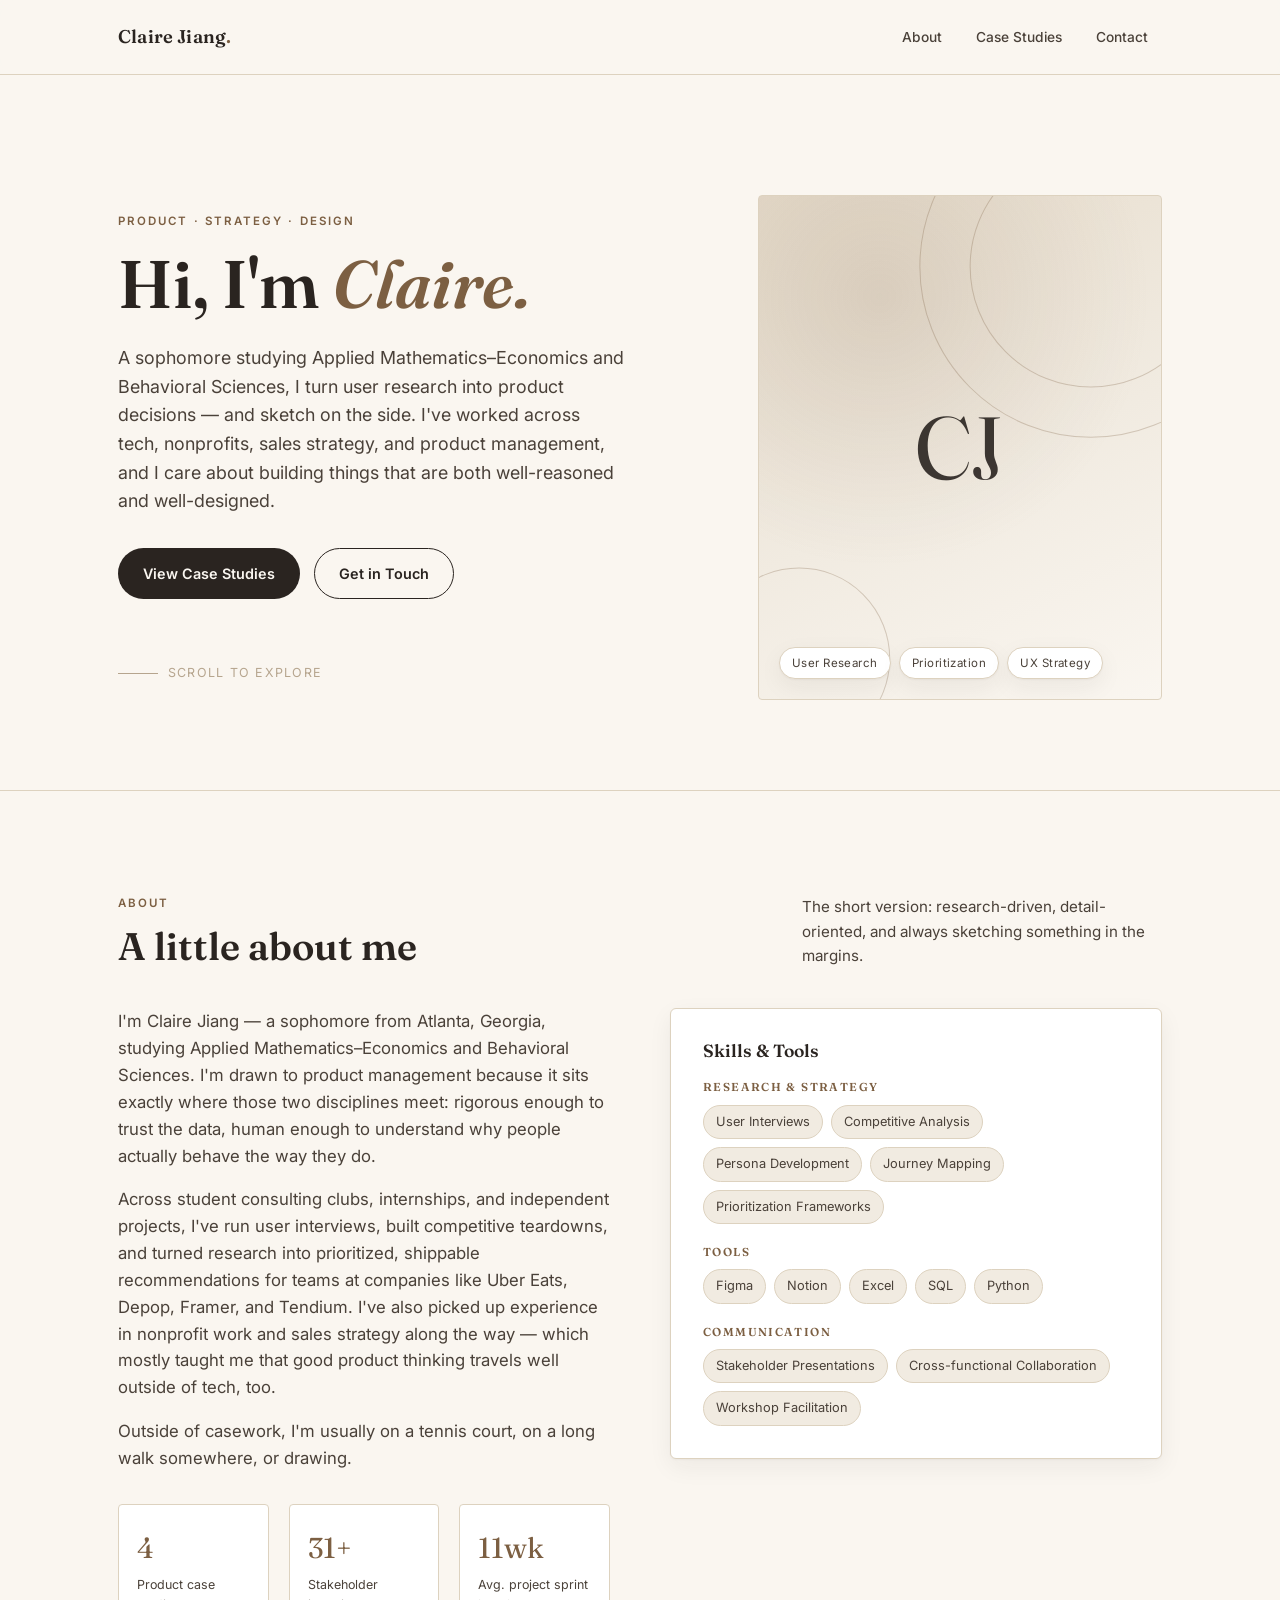
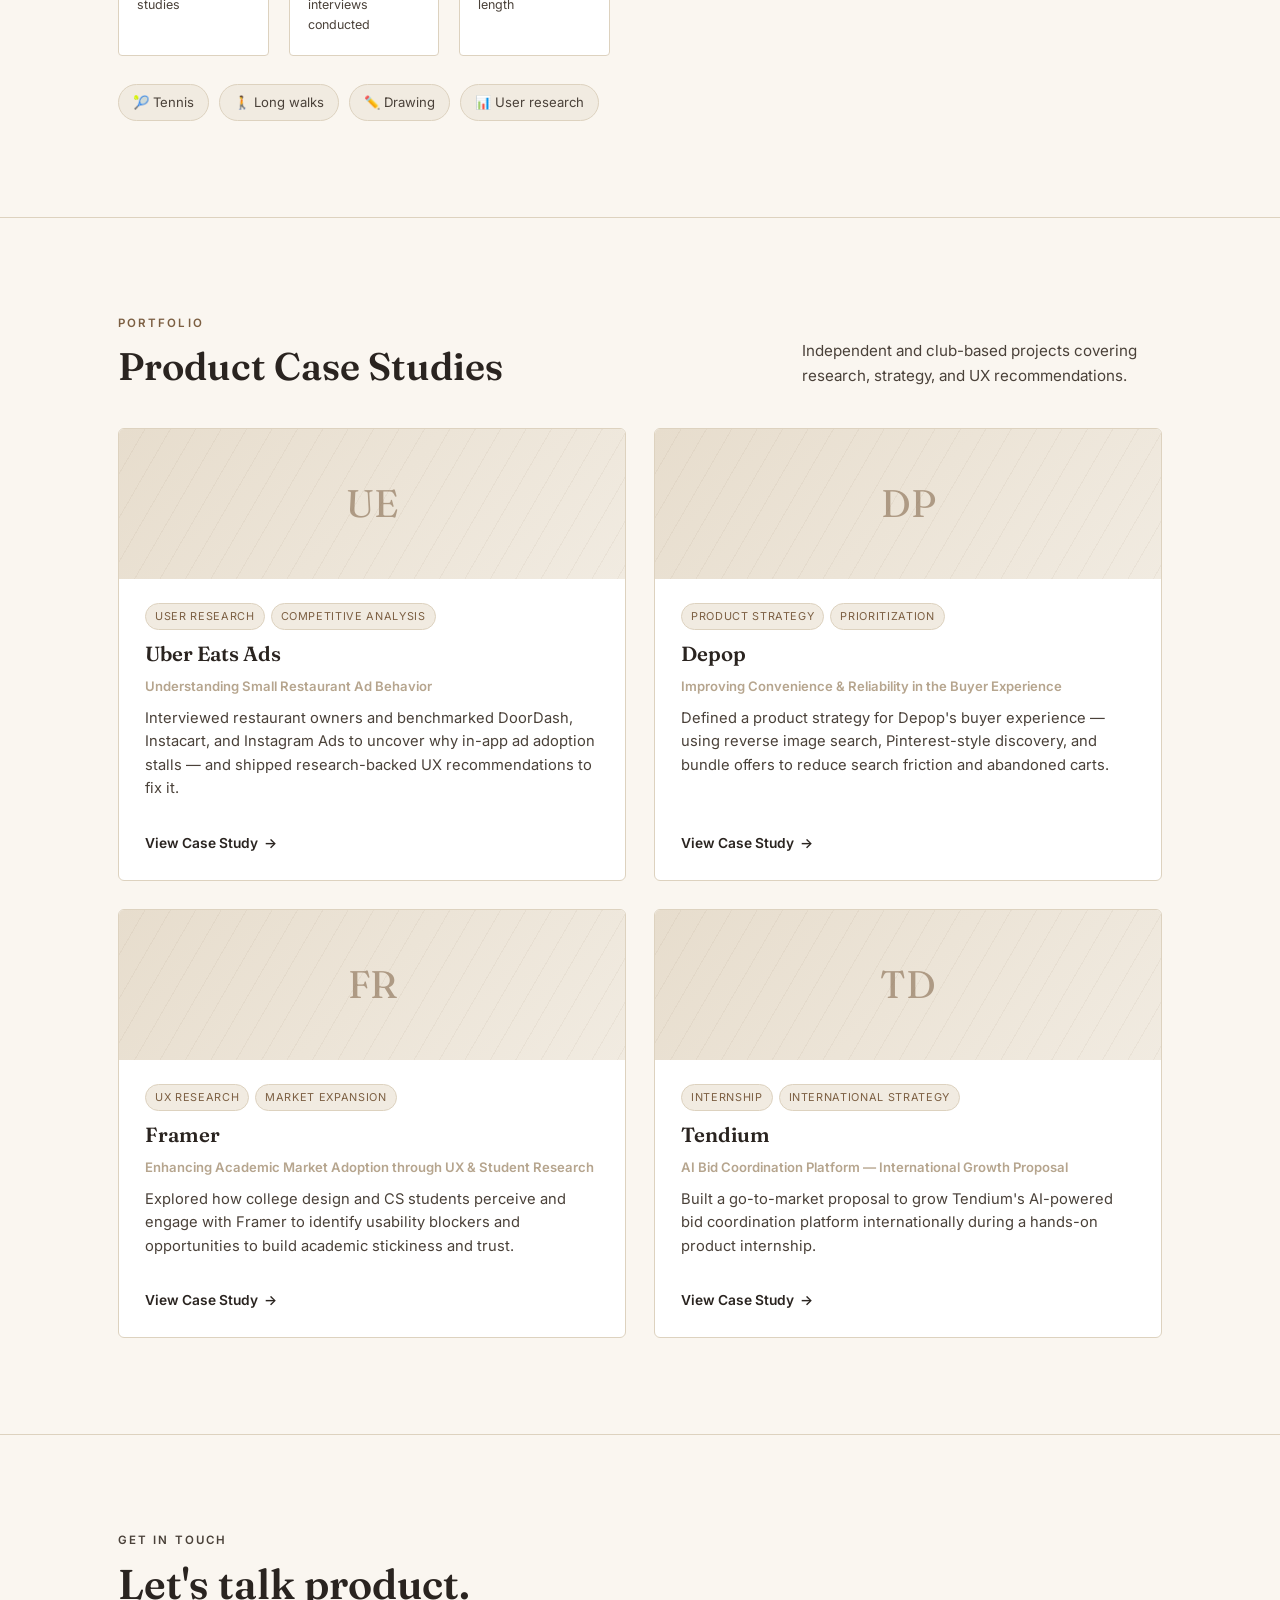
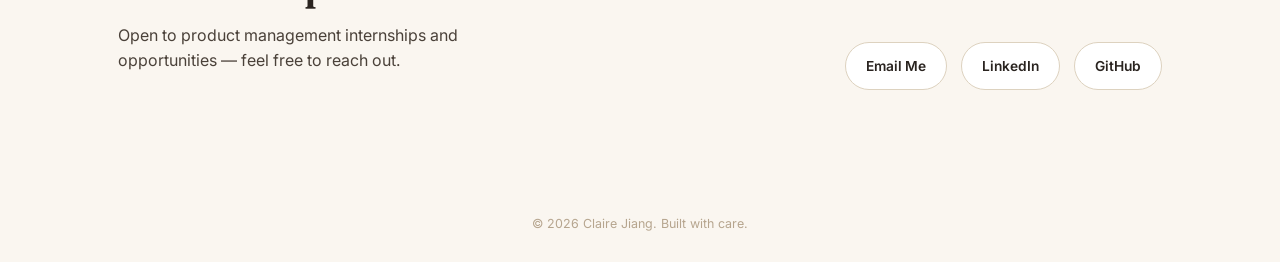
==== commit 33fe703a: "Remove Art section Drop the art gallery (nav link, hero CTA, section, placeholder assets, lightbox/f" ====
--- a/index.html
+++ b/index.html
@@ -4,7 +4,7 @@
 <meta charset="UTF-8" />
 <meta name="viewport" content="width=device-width, initial-scale=1.0" />
 <title>Claire Jiang | Product &amp; Design Portfolio</title>
-<meta name="description" content="Claire Jiang — product management case studies and original artwork." />
+<meta name="description" content="Claire Jiang — product management case studies and portfolio." />
 <link rel="icon" href="data:image/svg+xml,<svg xmlns=%22http://www.w3.org/2000/svg%22 viewBox=%220 0 100 100%22><text y=%22.9em%22 font-size=%2290%22 font-family=%22Georgia,serif%22>C</text></svg>" />
 <link rel="preconnect" href="https://fonts.googleapis.com">
 <link rel="preconnect" href="https://fonts.gstatic.com" crossorigin>
@@ -20,7 +20,6 @@
       <ul class="nav-links">
         <li><a href="#about">About</a></li>
         <li><a href="#case-studies">Case Studies</a></li>
-        <li><a href="#art">Art</a></li>
         <li><a href="#contact">Contact</a></li>
       </ul>
     </nav>
@@ -44,7 +43,7 @@
         </p>
         <div class="btn-row reveal">
           <a href="#case-studies" class="btn btn-primary">View Case Studies</a>
-          <a href="#art" class="btn btn-ghost">See My Art</a>
+          <a href="#contact" class="btn btn-ghost">Get in Touch</a>
         </div>
         <div class="scroll-cue reveal">
           <span class="line"></span>
@@ -97,7 +96,7 @@
           </p>
           <p>
             Outside of casework, I'm usually on a tennis court, on a long walk somewhere, or
-            drawing &mdash; a few pieces are in the <a href="#art"><strong>Art</strong></a> section below.
+            drawing.
           </p>
 
           <div class="stat-row">
@@ -231,59 +230,6 @@
     </div>
   </section>
 
-  <!-- ================= ART ================= -->
-  <section id="art">
-    <div class="container">
-      <div class="section-head reveal">
-        <div>
-          <p class="eyebrow">Beyond Product</p>
-          <h2>Art</h2>
-        </div>
-        <p class="section-note">A sketchbook of what I make when I'm not thinking about roadmaps. Click any piece to view it larger.</p>
-      </div>
-
-      <div class="art-filters reveal">
-        <button class="filter-btn active" data-filter="all">All</button>
-        <button class="filter-btn" data-filter="sketch">Sketches</button>
-        <button class="filter-btn" data-filter="painting">Paintings</button>
-        <button class="filter-btn" data-filter="digital">Digital</button>
-      </div>
-
-      <div class="art-masonry reveal">
-        <figure class="art-tile placeholder" data-category="sketch" data-lightbox data-caption="Untitled sketch">
-          <img src="assets/art/placeholder-1.svg" alt="Placeholder — add a sketch here" loading="lazy">
-          <figcaption><span>Untitled sketch</span><span class="cat">Sketch</span></figcaption>
-        </figure>
-        <figure class="art-tile placeholder" data-category="painting" data-lightbox data-caption="Untitled painting">
-          <img src="assets/art/placeholder-2.svg" alt="Placeholder — add a painting here" loading="lazy">
-          <figcaption><span>Untitled painting</span><span class="cat">Painting</span></figcaption>
-        </figure>
-        <figure class="art-tile placeholder" data-category="digital" data-lightbox data-caption="Untitled digital piece">
-          <img src="assets/art/placeholder-3.svg" alt="Placeholder — add a digital piece here" loading="lazy">
-          <figcaption><span>Untitled digital</span><span class="cat">Digital</span></figcaption>
-        </figure>
-        <figure class="art-tile placeholder" data-category="sketch" data-lightbox data-caption="Untitled sketch">
-          <img src="assets/art/placeholder-4.svg" alt="Placeholder — add a sketch here" loading="lazy">
-          <figcaption><span>Untitled sketch</span><span class="cat">Sketch</span></figcaption>
-        </figure>
-        <figure class="art-tile placeholder" data-category="painting" data-lightbox data-caption="Untitled painting">
-          <img src="assets/art/placeholder-5.svg" alt="Placeholder — add a painting here" loading="lazy">
-          <figcaption><span>Untitled painting</span><span class="cat">Painting</span></figcaption>
-        </figure>
-        <figure class="art-tile placeholder" data-category="digital" data-lightbox data-caption="Untitled digital piece">
-          <img src="assets/art/placeholder-6.svg" alt="Placeholder — add a digital piece here" loading="lazy">
-          <figcaption><span>Untitled digital</span><span class="cat">Digital</span></figcaption>
-        </figure>
-      </div>
-
-      <p class="art-note reveal">
-        These are placeholder tiles. Drop your own images into <code>assets/art/</code>, then swap the
-        <code>&lt;img&gt;</code> src and <code>data-category</code> (sketch / painting / digital) for each
-        <code>&lt;figure class="art-tile"&gt;</code> in <code>index.html</code>. Full details in the README.
-      </p>
-    </div>
-  </section>
-
   <!-- ================= CONTACT ================= -->
   <section id="contact">
     <div class="container contact-wrap">
@@ -308,14 +254,6 @@
 
 <button class="to-top" aria-label="Back to top">&uarr;</button>
 
-<div class="lightbox">
-  <button class="lightbox-close" aria-label="Close">&times;</button>
-  <button class="lightbox-nav prev" aria-label="Previous">&larr;</button>
-  <img src="" alt="">
-  <button class="lightbox-nav next" aria-label="Next">&rarr;</button>
-  <div class="lightbox-caption"></div>
-</div>
-
 <script>document.getElementById("year").textContent = new Date().getFullYear();</script>
 <script src="script.js"></script>
 </body>
--- a/styles.css
+++ b/styles.css
@@ -612,173 +612,6 @@
   transform: translateX(4px);
 }
 
-/* ---------- Art ---------- */
-.art-filters {
-  display: flex;
-  gap: 8px;
-  flex-wrap: wrap;
-}
-
-.filter-btn {
-  padding: 8px 16px;
-  border-radius: 999px;
-  border: 1px solid var(--line);
-  background: var(--white);
-  font-size: 0.82rem;
-  font-weight: 600;
-  color: var(--ink-soft);
-  cursor: pointer;
-  transition: background 0.25s var(--ease), color 0.25s var(--ease), border-color 0.25s var(--ease);
-}
-
-.filter-btn:hover {
-  border-color: var(--walnut);
-}
-
-.filter-btn.active {
-  background: var(--ink);
-  color: var(--bone);
-  border-color: var(--ink);
-}
-
-.art-masonry {
-  columns: 3 260px;
-  column-gap: 20px;
-  margin-top: 36px;
-}
-
-.art-tile {
-  break-inside: avoid;
-  margin-bottom: 20px;
-  border-radius: 6px;
-  overflow: hidden;
-  border: 1px solid var(--line);
-  background: var(--white);
-  cursor: pointer;
-  transition: transform 0.35s var(--ease), box-shadow 0.35s var(--ease);
-  display: block;
-  width: 100%;
-  position: relative;
-}
-
-.art-tile:hover {
-  transform: translateY(-4px);
-  box-shadow: var(--shadow-lift);
-}
-
-.art-tile img {
-  width: 100%;
-  height: auto;
-  display: block;
-}
-
-.art-tile figcaption {
-  padding: 12px 14px;
-  font-size: 0.8rem;
-  color: var(--ink-soft);
-  display: flex;
-  justify-content: space-between;
-  align-items: center;
-  gap: 8px;
-}
-
-.art-tile figcaption .cat {
-  font-size: 0.66rem;
-  letter-spacing: 0.06em;
-  text-transform: uppercase;
-  color: var(--walnut);
-}
-
-.art-tile.is-hidden {
-  display: none;
-}
-
-.art-tile.placeholder {
-  border-style: dashed;
-}
-
-.art-note {
-  margin-top: 28px;
-  font-size: 0.82rem;
-  color: var(--taupe);
-  border-top: 1px dashed var(--line);
-  padding-top: 18px;
-}
-
-/* Lightbox */
-.lightbox {
-  position: fixed;
-  inset: 0;
-  background: rgba(26, 22, 18, 0.92);
-  display: flex;
-  align-items: center;
-  justify-content: center;
-  z-index: 1000;
-  opacity: 0;
-  visibility: hidden;
-  transition: opacity 0.3s var(--ease);
-  padding: 40px;
-}
-
-.lightbox.is-open {
-  opacity: 1;
-  visibility: visible;
-}
-
-.lightbox img {
-  max-width: min(900px, 90vw);
-  max-height: 82vh;
-  border-radius: 4px;
-  box-shadow: 0 30px 80px rgba(0,0,0,0.5);
-  transform: scale(0.96);
-  transition: transform 0.3s var(--ease);
-}
-
-.lightbox.is-open img {
-  transform: scale(1);
-}
-
-.lightbox-caption {
-  position: absolute;
-  bottom: 36px;
-  left: 0;
-  right: 0;
-  text-align: center;
-  color: var(--bone-dim);
-  font-size: 0.85rem;
-  letter-spacing: 0.03em;
-}
-
-.lightbox-close,
-.lightbox-nav {
-  position: absolute;
-  background: rgba(250, 246, 240, 0.12);
-  border: 1px solid rgba(250, 246, 240, 0.3);
-  color: var(--bone);
-  border-radius: 999px;
-  width: 44px;
-  height: 44px;
-  display: flex;
-  align-items: center;
-  justify-content: center;
-  cursor: pointer;
-  font-size: 1.1rem;
-  transition: background 0.25s var(--ease);
-}
-
-.lightbox-close:hover,
-.lightbox-nav:hover {
-  background: rgba(250, 246, 240, 0.24);
-}
-
-.lightbox-close {
-  top: 28px;
-  right: 28px;
-}
-
-.lightbox-nav.prev { left: 28px; top: 50%; transform: translateY(-50%); }
-.lightbox-nav.next { right: 28px; top: 50%; transform: translateY(-50%); }
-
 /* ---------- Contact ---------- */
 .contact-wrap {
   display: flex;
@@ -1151,10 +984,6 @@
 
   .timeline {
     grid-template-columns: 1fr 1fr;
-  }
-
-  .art-masonry {
-    columns: 2 220px;
   }
 }
 
@@ -1204,10 +1033,6 @@
     grid-template-columns: 1fr 1fr;
   }
 
-  .art-masonry {
-    columns: 1 100%;
-  }
-
   .contact-wrap {
     align-items: flex-start;
   }
